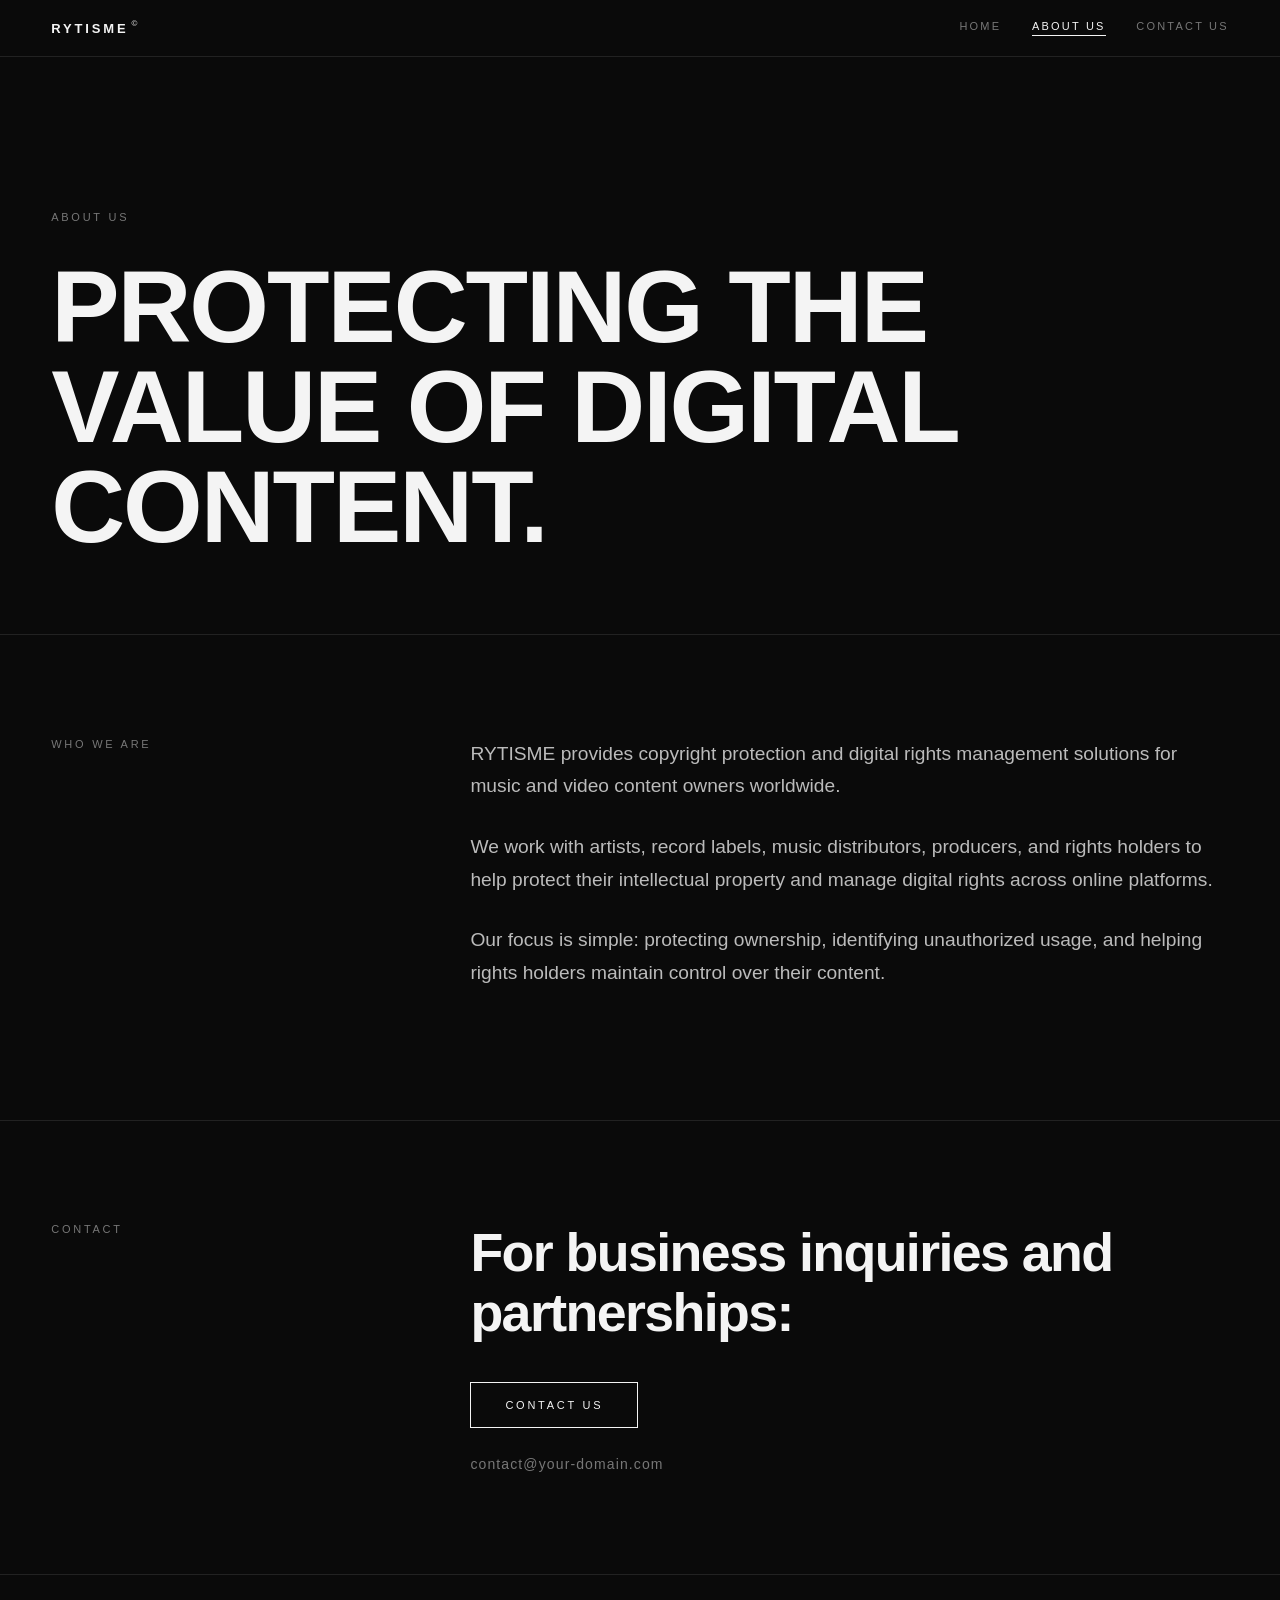
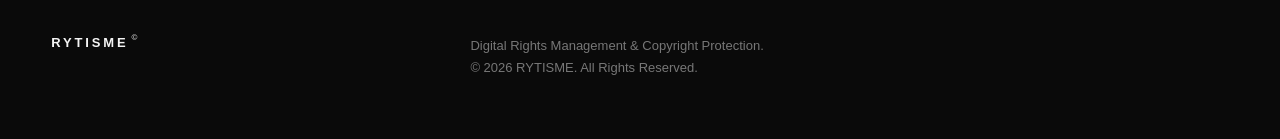
==== about.html @ c1d0b951 "Add files via upload" ====
<!DOCTYPE html>
<html lang="en"><head><meta charset="utf-8"><meta name="viewport" content="width=device-width,initial-scale=1"><title>About Us — RYTISME</title><link rel="stylesheet" href="style.css"></head><body>
<header><a class="logo" href="index.html">RYTISME<sup>&copy;</sup></a><nav><a href="index.html">HOME</a><a class="on" href="about.html">ABOUT US</a><a href="#contact">CONTACT US</a></nav></header>
<main><section class="page-h"><p class="label">ABOUT US</p><h1>Protecting the value of digital content.</h1></section>
<section class="two"><p class="label">WHO WE ARE</p><div class="text-block">
<p>RYTISME provides copyright protection and digital rights management solutions for music and video content owners worldwide.</p>
<p>We work with artists, record labels, music distributors, producers, and rights holders to help protect their intellectual property and manage digital rights across online platforms.</p>
<p>Our focus is simple: protecting ownership, identifying unauthorized usage, and helping rights holders maintain control over their content.</p></div></section>
<section class="two contact" id="contact"><p class="label">CONTACT</p><div><p class="big">For business inquiries and partnerships:</p>
<a class="btn" href="mailto:contact@your-domain.com">CONTACT US</a><a class="mail" href="mailto:contact@your-domain.com">contact@your-domain.com</a></div></section></main>
<footer><div><a class="logo" href="index.html">RYTISME<sup>&copy;</sup></a></div><p>Digital Rights Management &amp; Copyright Protection.<br>&copy; 2026 RYTISME. All Rights Reserved.</p></footer></body></html>
---- style.css ----
:root{--bg:#0a0a0a;--fg:#f4f4f4;--mute:#777;--line:#222;--pad:clamp(20px,4vw,100px)}
*{box-sizing:border-box;margin:0;padding:0}
html{scroll-behavior:smooth}
body{background:var(--bg);color:var(--fg);font-family:Helvetica,Arial,sans-serif;-webkit-font-smoothing:antialiased}
a{color:inherit;text-decoration:none}
a:focus-visible{outline:1px solid var(--fg);outline-offset:4px}
header{display:flex;justify-content:space-between;align-items:center;padding:20px var(--pad);border-bottom:1px solid var(--line)}
.logo{font-family:"Arial Black",Arial,sans-serif;font-weight:900;font-size:13px;letter-spacing:.22em}
.logo sup{font-size:8px;font-weight:400;letter-spacing:0;margin-left:3px;vertical-align:top;position:relative;top:-2px}
nav{display:flex;gap:clamp(16px,2.4vw,40px)}
nav a{font-size:11px;letter-spacing:.2em;color:var(--mute);padding-bottom:3px;border-bottom:1px solid transparent;transition:color .2s}
nav a:hover,nav a.on{color:var(--fg)}
nav a.on{border-color:var(--fg)}
.label{font-size:11px;letter-spacing:.25em;color:var(--mute)}
.hero{padding:clamp(80px,13vw,170px) var(--pad) clamp(80px,9vw,140px);border-bottom:1px solid var(--line)}
h1{font-family:"Arial Black",Impact,Arial,sans-serif;font-weight:900;text-transform:uppercase;line-height:.98;letter-spacing:-.02em;font-size:clamp(40px,9.6vw,170px);margin:34px 0 36px}
h1 .o{color:transparent;-webkit-text-stroke:2px var(--fg)}
.sub{max-width:520px;font-size:16px;line-height:1.6;color:#bbb;margin-bottom:36px}
.btn{display:inline-block;border:1px solid var(--fg);padding:16px 34px;font-size:11px;letter-spacing:.25em;transition:background .2s,color .2s}
.btn:hover{background:var(--fg);color:var(--bg)}
.about{display:grid;grid-template-columns:1fr 2fr;gap:40px;padding:clamp(70px,9vw,140px) var(--pad)}
.big{font-weight:700;letter-spacing:-.03em;line-height:1.1;font-size:clamp(28px,4.2vw,64px)}
.about p.txt{margin-top:36px;max-width:680px;font-size:17px;line-height:1.7;color:#bbb}
.list{padding:0 var(--pad);border-top:1px solid var(--line)}
.row{display:grid;grid-template-columns:90px 1fr;align-items:center;padding:clamp(26px,3.4vw,42px) 0;border-bottom:1px solid var(--line)}
.row span{font-size:11px;letter-spacing:.25em;color:var(--mute)}
.row h3{font-weight:700;letter-spacing:-.03em;font-size:clamp(28px,4vw,56px)}
.text-block p{max-width:760px;font-size:clamp(17px,1.5vw,21px);line-height:1.7;color:#bbb;margin-bottom:28px}
.page-h{padding:clamp(80px,12vw,160px) var(--pad) clamp(50px,6vw,90px)}
.page-h h1{font-size:clamp(36px,8vw,140px);margin-bottom:0}
.two{display:grid;grid-template-columns:1fr 2fr;gap:40px;padding:clamp(60px,8vw,120px) var(--pad);border-top:1px solid var(--line)}
.contact p.big{margin-bottom:40px}
.mail{display:block;margin-top:28px;font-size:14px;letter-spacing:.08em;color:var(--mute)}
.mail:hover{color:var(--fg)}
footer{display:grid;grid-template-columns:1fr 2fr;gap:40px;padding:60px var(--pad);border-top:1px solid var(--line)}
footer .logo{display:block;margin-bottom:12px}
footer p{font-size:13px;line-height:1.7;color:var(--mute)}
@media(max-width:760px){.about,.two,footer{grid-template-columns:1fr;gap:24px}.row{grid-template-columns:50px 1fr}h1 .o{-webkit-text-stroke:1.2px var(--fg)}}
@media(prefers-reduced-motion:reduce){*{transition:none!important;scroll-behavior:auto!important}}
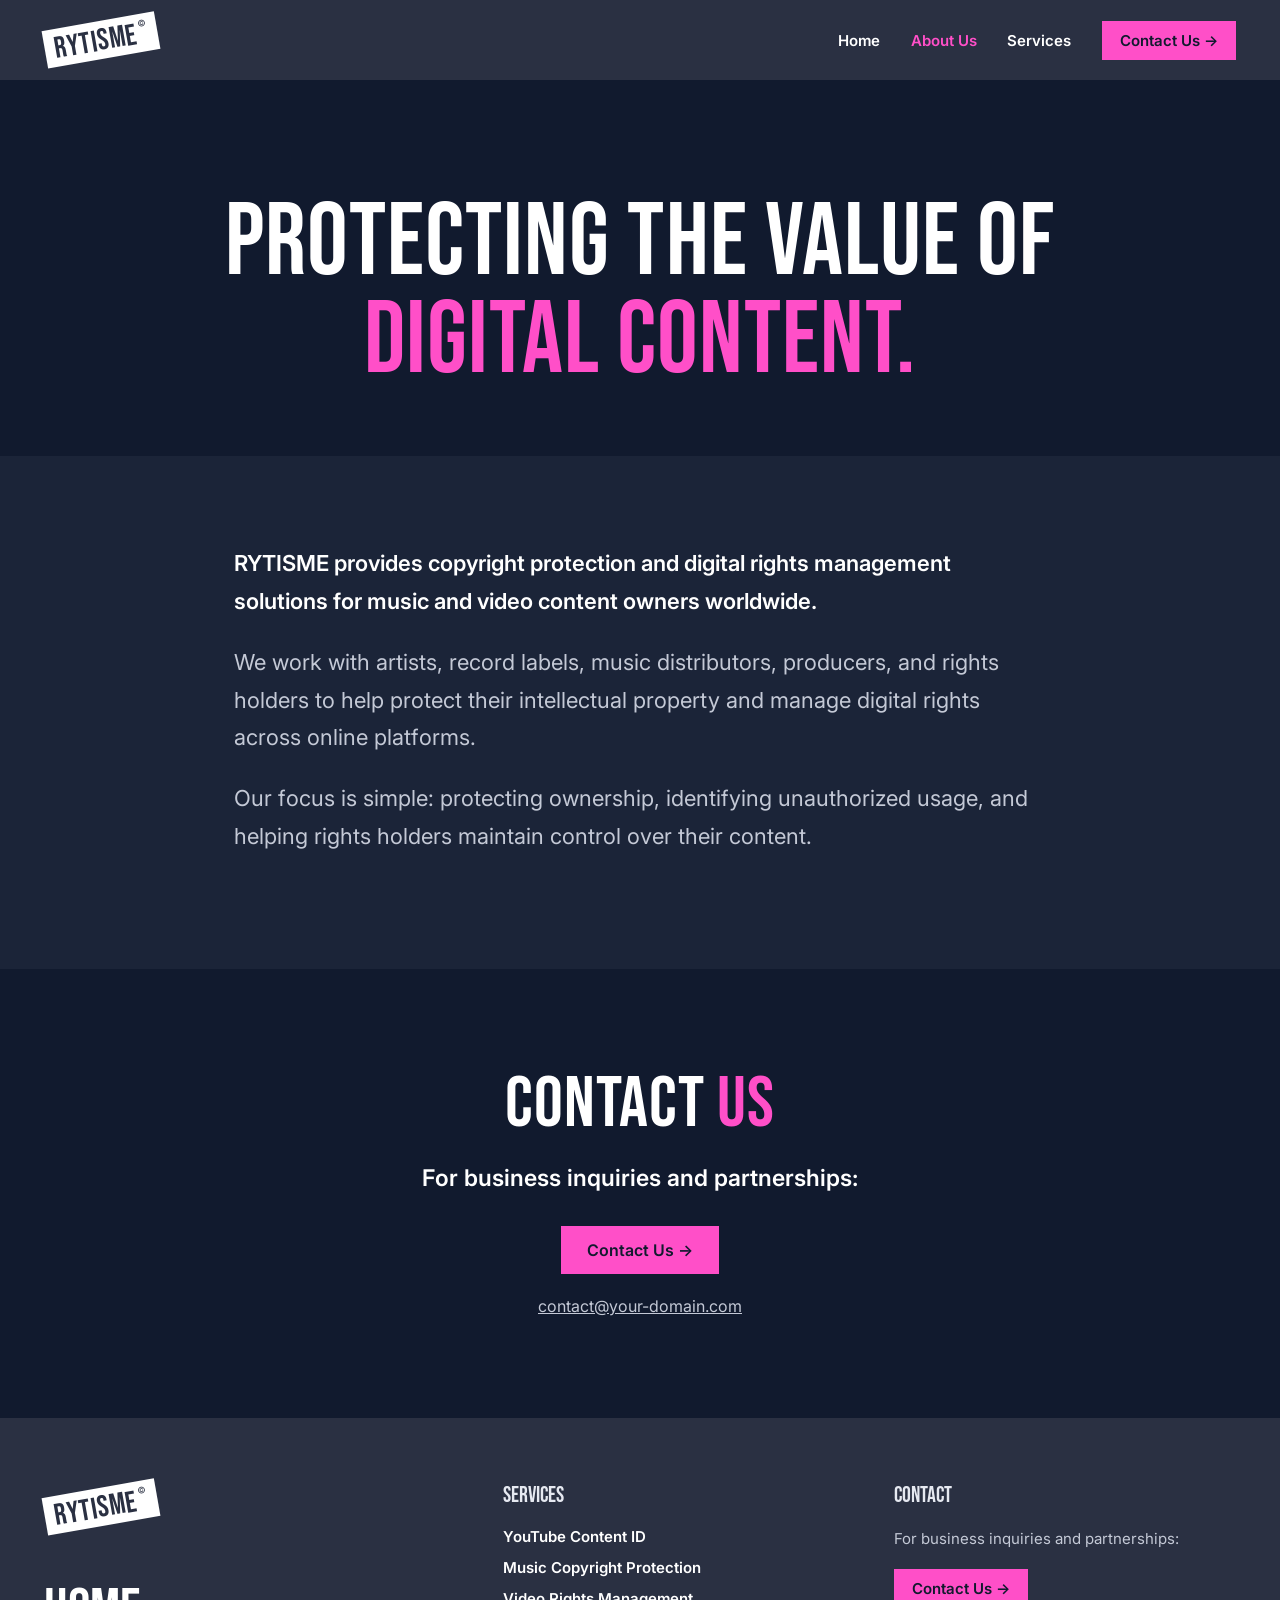
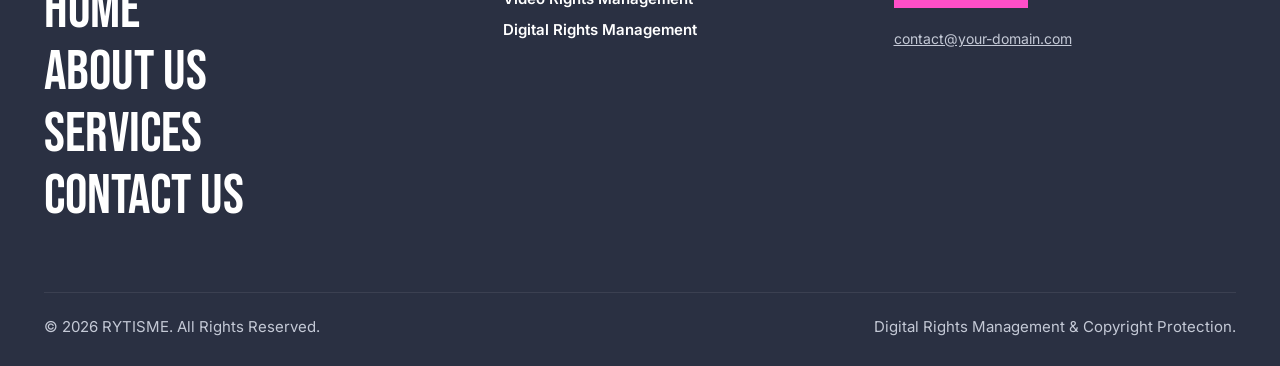
==== commit 9da068b8: "Add files via upload" ====
--- a/about.html
+++ b/about.html
@@ -1,11 +1,73 @@
 <!DOCTYPE html>
-<html lang="en"><head><meta charset="utf-8"><meta name="viewport" content="width=device-width,initial-scale=1"><title>About Us — RYTISME</title><link rel="stylesheet" href="style.css"></head><body>
-<header><a class="logo" href="index.html">RYTISME<sup>&copy;</sup></a><nav><a href="index.html">HOME</a><a class="on" href="about.html">ABOUT US</a><a href="#contact">CONTACT US</a></nav></header>
-<main><section class="page-h"><p class="label">ABOUT US</p><h1>Protecting the value of digital content.</h1></section>
-<section class="two"><p class="label">WHO WE ARE</p><div class="text-block">
-<p>RYTISME provides copyright protection and digital rights management solutions for music and video content owners worldwide.</p>
+<html lang="en"><head><meta charset="utf-8"><meta name="viewport" content="width=device-width,initial-scale=1"><title>Rytisme</title><link rel="icon" href="favicon.svg" type="image/svg+xml"><link rel="preconnect" href="https://fonts.googleapis.com"><link rel="preconnect" href="https://fonts.gstatic.com" crossorigin><link rel="stylesheet" href="https://fonts.googleapis.com/css2?family=Bebas+Neue&amp;family=Inter:wght@400;500;600;700&amp;display=swap"><style>
+:root{--bar:#2a3042;--bg:#111a2e;--bg2:#1b2438;--card:#2a3042;--pink:#ff4fc8;--teal:#12cdb8;--mute:#c4c9d6;--disp:"Bebas Neue",Impact,"Arial Narrow",sans-serif}
+*{box-sizing:border-box;margin:0;padding:0}
+body{background:var(--bg);color:#fff;font-family:Inter,Helvetica,Arial,sans-serif;-webkit-font-smoothing:antialiased}
+a{color:inherit;text-decoration:none}a:focus-visible,summary:focus-visible{outline:2px solid var(--pink);outline-offset:3px}
+.in{max-width:1240px;margin:0 auto;padding:0 24px}
+header{background:var(--bar);position:sticky;top:0;z-index:5}
+header .in{display:flex;align-items:center;justify-content:space-between;height:80px}
+.logo{display:inline-block;background:#fff;color:var(--bar);font-family:var(--disp);font-size:30px;line-height:1;padding:5px 10px 3px;transform:rotate(-10deg);letter-spacing:.02em}
+.logo sup{font-family:Inter,Arial,sans-serif;font-size:9px;vertical-align:top;margin-left:2px}
+nav{display:flex;align-items:center;gap:clamp(16px,2.4vw,32px);font-size:15px;font-weight:600}
+nav a:hover,nav a.on{color:var(--pink)}
+.btn{display:inline-flex;align-items:center;gap:8px;background:var(--pink);color:#111a2e;font-weight:600;font-size:16px;padding:14px 26px;border:0;transition:filter .2s}
+.btn:hover{filter:brightness(1.1)}.btn.sm{padding:10px 18px;font-size:15px}.btn.teal{background:var(--teal)}
+.pink{color:var(--pink)}
+h1,h2{font-family:var(--disp);font-weight:400;text-transform:uppercase;line-height:.96;letter-spacing:.01em}
+h1{font-size:clamp(56px,7.4vw,112px)}h2{font-size:clamp(44px,5.6vw,84px)}
+.hero{padding:clamp(56px,8vw,110px) 0}
+.hero .in{display:grid;grid-template-columns:1.1fr .9fr;gap:48px;align-items:center}
+.hero h1{margin-bottom:34px}
+.hero .bold{font-size:24px;font-weight:700;margin-bottom:22px}
+.hero p.d{font-size:19px;line-height:1.65;color:var(--mute);max-width:560px;margin-bottom:38px}
+.circles{display:grid;grid-template-columns:repeat(3,1fr);gap:14px}
+.circles span{aspect-ratio:1;border-radius:50%;display:flex;align-items:center;justify-content:center;font-family:var(--disp);font-size:clamp(40px,5vw,76px);color:rgba(255,255,255,.9)}
+.circles span:nth-child(3n+2){transform:translateY(-6%)}.circles span:nth-child(3n+3){transform:translateY(3%)}
+.sec{padding:clamp(64px,8vw,110px) 0;background:var(--bg2);text-align:center}
+.sec .lead{font-size:clamp(18px,1.8vw,24px);font-weight:600;line-height:1.5;max-width:900px;margin:26px auto 0}
+.cards{display:grid;grid-template-columns:repeat(4,1fr);gap:24px;margin-top:64px;text-align:center}
+.card{background:var(--card);border-radius:8px;overflow:hidden;box-shadow:0 10px 30px rgba(0,0,0,.25)}
+.media{height:200px;display:flex;align-items:center;justify-content:center;font-family:var(--disp);font-size:96px;color:var(--pink);background:radial-gradient(circle at 50% 120%,#3a2a66,#151d33 70%)}
+.card .t{padding:28px 24px 34px}.card h3{font-size:22px;font-weight:600;margin-bottom:12px}.card p{font-size:16px;line-height:1.6;color:var(--mute)}
+.split{padding:clamp(64px,8vw,110px) 0;background:#18213a}
+.split .in{display:grid;grid-template-columns:1.1fr .9fr;gap:56px;align-items:center}
+.ico{display:flex;gap:14px;margin-bottom:26px}.ico i{width:48px;height:48px;border-radius:10px;display:flex;align-items:center;justify-content:center;font-style:normal;font-weight:700;color:#fff;font-size:18px}
+.split h2{margin-bottom:28px}.split .hl{font-size:22px;font-weight:700;line-height:1.4;margin-bottom:16px}.split p.d{color:var(--mute);line-height:1.7;font-size:17px;max-width:620px;margin-bottom:34px}
+.panel{border:2px solid var(--teal);border-radius:28px;padding:34px;background:linear-gradient(160deg,#1e6f73,#2a3042 55%,#4a2a5e);box-shadow:0 0 50px rgba(18,205,184,.4)}
+.panel div{background:#fff;color:#111a2e;border-radius:10px;padding:16px 18px;font-weight:600;margin-bottom:12px;display:flex;justify-content:space-between}
+.panel div:last-child{margin-bottom:0}.panel b{color:var(--pink)}
+.faq{padding:clamp(64px,8vw,110px) 0;background:var(--bg2);text-align:center}
+.box{max-width:860px;margin:48px auto 0;background:var(--card);border-radius:8px;text-align:left;box-shadow:0 10px 30px rgba(0,0,0,.25)}
+details{padding:0 32px}details+details{border-top:1px solid rgba(255,255,255,.06)}
+summary{list-style:none;cursor:pointer;padding:28px 0;font-weight:600;font-size:17px;display:flex;justify-content:space-between;gap:20px}
+summary::-webkit-details-marker{display:none}summary::after{content:"";width:9px;height:9px;border-right:2px solid #fff;border-bottom:2px solid #fff;transform:rotate(45deg);margin-top:4px;flex:none;transition:transform .2s}
+details[open] summary::after{transform:rotate(-135deg)}details p{padding:0 0 28px;color:var(--mute);line-height:1.7}
+.ph{padding:clamp(70px,9vw,130px) 0 clamp(40px,5vw,70px);text-align:center}
+.ph h1{font-size:clamp(52px,8vw,124px)}
+.stmt{padding:clamp(56px,7vw,90px) 0;background:var(--bg2)}.stmt .in{max-width:860px}
+.stmt p{font-size:clamp(18px,1.8vw,22px);line-height:1.7;color:var(--mute);margin-bottom:24px}.stmt p:first-of-type{color:#fff;font-weight:600}
+.ct{padding:clamp(64px,8vw,110px) 0;text-align:center}.ct p{font-size:clamp(18px,1.8vw,24px);font-weight:600;margin:24px 0 34px}
+.mail{display:block;margin-top:22px;color:var(--mute);text-decoration:underline}
+footer{background:var(--bar);padding:64px 0 0}
+.fg{display:grid;grid-template-columns:1.2fr 1fr 1fr;gap:48px;padding-bottom:64px}
+.fl{display:inline-block;margin:6px 0 54px}.fg ul{list-style:none}
+.big a{display:block;font-family:var(--disp);font-size:clamp(40px,4.4vw,60px);line-height:1.1;text-transform:uppercase}.big a:hover{color:var(--pink)}
+.fg h4{font-family:var(--disp);font-weight:400;font-size:22px;margin-bottom:18px;color:#e6e9f1}
+.fg li{margin-bottom:12px;font-weight:600;font-size:15px}.fg li a:hover{color:var(--pink)}
+.fg p{color:var(--mute);line-height:1.6;font-size:15px;margin-bottom:18px}
+.fb{border-top:1px solid rgba(255,255,255,.08);padding:24px 0 30px;display:flex;justify-content:space-between;gap:20px;flex-wrap:wrap;color:var(--mute);font-size:15px}
+@media(max-width:900px){.hero .in,.split .in{grid-template-columns:1fr}.cards{grid-template-columns:repeat(2,1fr)}.fg{grid-template-columns:1fr}nav a.h{display:none}}
+@media(max-width:560px){.cards{grid-template-columns:1fr}nav{gap:14px;font-size:14px}.circles{gap:8px}}
+@media(prefers-reduced-motion:reduce){*{transition:none!important}}
+</style></head><body><header><div class="in"><a class="logo" href="index.html">RYTISME<sup>&copy;</sup></a><nav><a class="h" href="index.html">Home</a><a class="h on" href="about.html">About Us</a><a class="h" href="index.html#services">Services</a><a class="btn sm" href="about.html#contact">Contact Us &rarr;</a></nav></div></header><main>
+<section class="ph"><div class="in"><h1>Protecting the value of<br><span class="pink">digital content.</span></h1></div></section>
+<section class="stmt"><div class="in"><p>RYTISME provides copyright protection and digital rights management solutions for music and video content owners worldwide.</p>
 <p>We work with artists, record labels, music distributors, producers, and rights holders to help protect their intellectual property and manage digital rights across online platforms.</p>
 <p>Our focus is simple: protecting ownership, identifying unauthorized usage, and helping rights holders maintain control over their content.</p></div></section>
-<section class="two contact" id="contact"><p class="label">CONTACT</p><div><p class="big">For business inquiries and partnerships:</p>
-<a class="btn" href="mailto:contact@your-domain.com">CONTACT US</a><a class="mail" href="mailto:contact@your-domain.com">contact@your-domain.com</a></div></section></main>
-<footer><div><a class="logo" href="index.html">RYTISME<sup>&copy;</sup></a></div><p>Digital Rights Management &amp; Copyright Protection.<br>&copy; 2026 RYTISME. All Rights Reserved.</p></footer></body></html>+<section class="ct" id="contact"><div class="in"><h2>Contact <span class="pink">Us</span></h2><p>For business inquiries and partnerships:</p>
+<a class="btn" href="mailto:contact@your-domain.com">Contact Us &rarr;</a><a class="mail" href="mailto:contact@your-domain.com">contact@your-domain.com</a></div></section>
+</main><footer><div class="in"><div class="fg"><div><a class="logo fl" href="index.html">RYTISME<sup>&copy;</sup></a><div class="big"><a href="index.html">Home</a><a href="about.html">About Us</a><a href="index.html#services">Services</a><a href="about.html#contact">Contact Us</a></div></div>
+<div><h4>SERVICES</h4><ul><li><a href="index.html#services">YouTube Content ID</a></li><li><a href="index.html#services">Music Copyright Protection</a></li><li><a href="index.html#services">Video Rights Management</a></li><li><a href="index.html#services">Digital Rights Management</a></li></ul></div>
+<div><h4>CONTACT</h4><p>For business inquiries and partnerships:</p><a class="btn sm" href="mailto:contact@your-domain.com">Contact Us &rarr;</a><a class="mail" href="mailto:contact@your-domain.com" style="font-size:14px">contact@your-domain.com</a></div></div>
+<div class="fb"><span>&copy; 2026 RYTISME. All Rights Reserved.</span><span>Digital Rights Management &amp; Copyright Protection.</span></div></div></footer></body></html>
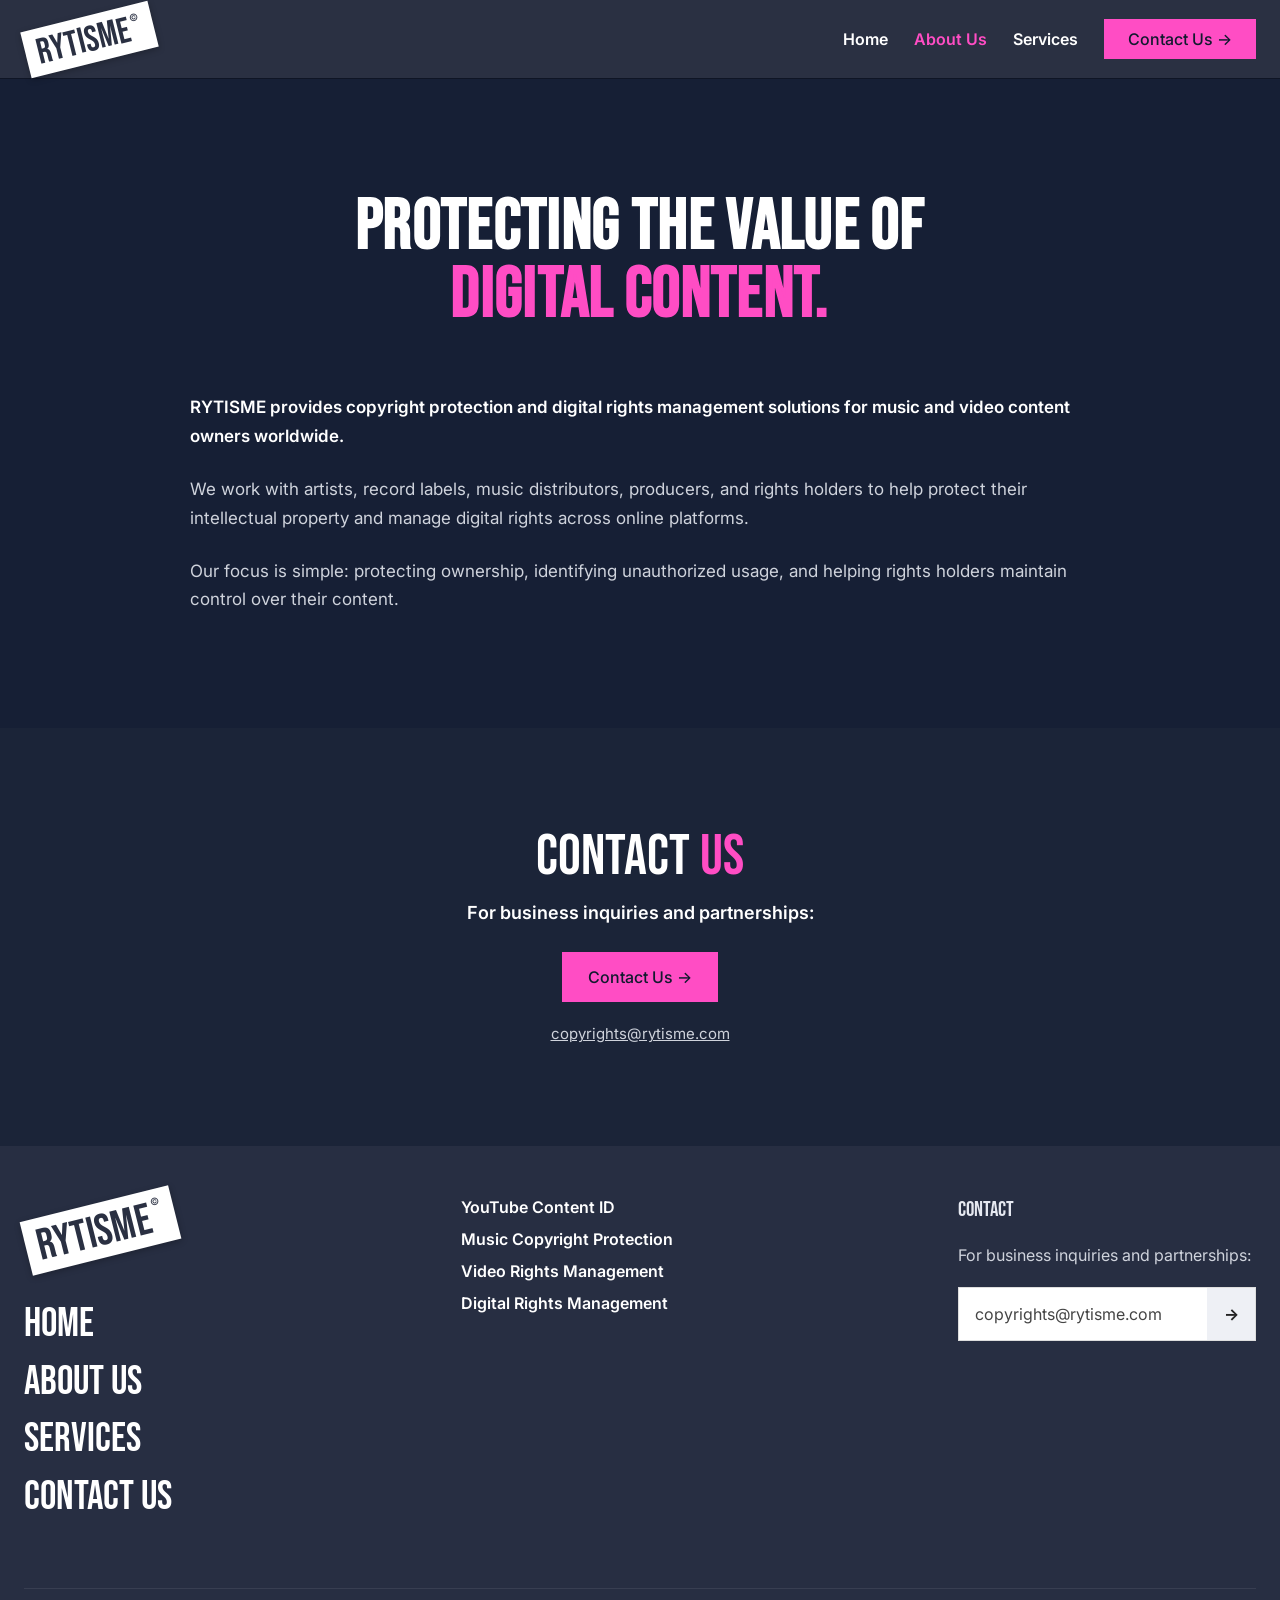
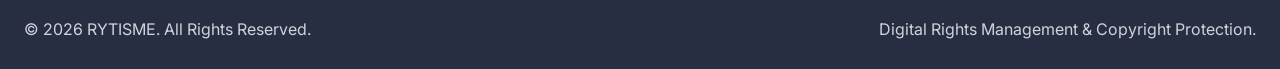
==== commit 4f756bf2: "Add files via upload" ====
--- a/about.html
+++ b/about.html
@@ -1,73 +1,108 @@
 <!DOCTYPE html>
 <html lang="en"><head><meta charset="utf-8"><meta name="viewport" content="width=device-width,initial-scale=1"><title>Rytisme</title><link rel="icon" href="favicon.svg" type="image/svg+xml"><link rel="preconnect" href="https://fonts.googleapis.com"><link rel="preconnect" href="https://fonts.gstatic.com" crossorigin><link rel="stylesheet" href="https://fonts.googleapis.com/css2?family=Bebas+Neue&amp;family=Inter:wght@400;500;600;700&amp;display=swap"><style>
-:root{--bar:#2a3042;--bg:#111a2e;--bg2:#1b2438;--card:#2a3042;--pink:#ff4fc8;--teal:#12cdb8;--mute:#c4c9d6;--disp:"Bebas Neue",Impact,"Arial Narrow",sans-serif}
+:root{--bar:#2a3042;--bg:#111a2e;--bg2:#1b2438;--card:#2a3042;--pink:#ff4dc4;--teal:#12c9b4;--mute:#cfd3dc;--disp:"Bebas Neue",Impact,"Arial Narrow",sans-serif}
 *{box-sizing:border-box;margin:0;padding:0}
-body{background:var(--bg);color:#fff;font-family:Inter,Helvetica,Arial,sans-serif;-webkit-font-smoothing:antialiased}
+body{background:var(--bg);color:#fff;font-family:Inter,Helvetica,Arial,sans-serif;-webkit-font-smoothing:antialiased;overflow-x:hidden}
 a{color:inherit;text-decoration:none}a:focus-visible,summary:focus-visible{outline:2px solid var(--pink);outline-offset:3px}
-.in{max-width:1240px;margin:0 auto;padding:0 24px}
-header{background:var(--bar);position:sticky;top:0;z-index:5}
-header .in{display:flex;align-items:center;justify-content:space-between;height:80px}
-.logo{display:inline-block;background:#fff;color:var(--bar);font-family:var(--disp);font-size:30px;line-height:1;padding:5px 10px 3px;transform:rotate(-10deg);letter-spacing:.02em}
-.logo sup{font-family:Inter,Arial,sans-serif;font-size:9px;vertical-align:top;margin-left:2px}
-nav{display:flex;align-items:center;gap:clamp(16px,2.4vw,32px);font-size:15px;font-weight:600}
-nav a:hover,nav a.on{color:var(--pink)}
-.btn{display:inline-flex;align-items:center;gap:8px;background:var(--pink);color:#111a2e;font-weight:600;font-size:16px;padding:14px 26px;border:0;transition:filter .2s}
-.btn:hover{filter:brightness(1.1)}.btn.sm{padding:10px 18px;font-size:15px}.btn.teal{background:var(--teal)}
+.in{container-type:inline-size;width:min(1672px,100% - 48px);margin:0 auto}
+.in2{container-type:inline-size;width:min(1757px,100% - 48px);margin:0 auto}
+.wide{container-type:inline-size;width:min(2417px,100% - 32px);margin:0 auto}
+header{background:var(--bar);position:sticky;top:0;z-index:5;height:78px;box-shadow:0 1px 0 rgba(0,0,0,.3)}
+header .in{display:flex;align-items:center;justify-content:space-between;height:100%}
+.logo{display:inline-block;background:#fff;color:var(--bar);font-family:var(--disp);font-size:36px;line-height:1;padding:7px 12px 4px;transform:rotate(-14deg);letter-spacing:.01em;box-shadow:0 2px 6px rgba(0,0,0,.25)}
+.logo sup{font-family:Inter,Arial,sans-serif;font-size:10px;vertical-align:top;margin-left:2px}
+nav{display:flex;align-items:center;gap:26px;font-size:16px;font-weight:600}
+nav a.l:hover,nav a.on{color:var(--pink)}
+.btn{display:inline-flex;align-items:center;gap:8px;background:var(--pink);color:#111a2e;font-weight:500;font-size:16px;height:50px;padding:0 26px;transition:filter .2s}
+.btn:hover{filter:brightness(1.1)}.btn.sm{height:40px;padding:0 24px}.btn.teal{background:var(--teal)}
 .pink{color:var(--pink)}
-h1,h2{font-family:var(--disp);font-weight:400;text-transform:uppercase;line-height:.96;letter-spacing:.01em}
-h1{font-size:clamp(56px,7.4vw,112px)}h2{font-size:clamp(44px,5.6vw,84px)}
-.hero{padding:clamp(56px,8vw,110px) 0}
-.hero .in{display:grid;grid-template-columns:1.1fr .9fr;gap:48px;align-items:center}
-.hero h1{margin-bottom:34px}
-.hero .bold{font-size:24px;font-weight:700;margin-bottom:22px}
-.hero p.d{font-size:19px;line-height:1.65;color:var(--mute);max-width:560px;margin-bottom:38px}
-.circles{display:grid;grid-template-columns:repeat(3,1fr);gap:14px}
-.circles span{aspect-ratio:1;border-radius:50%;display:flex;align-items:center;justify-content:center;font-family:var(--disp);font-size:clamp(40px,5vw,76px);color:rgba(255,255,255,.9)}
-.circles span:nth-child(3n+2){transform:translateY(-6%)}.circles span:nth-child(3n+3){transform:translateY(3%)}
-.sec{padding:clamp(64px,8vw,110px) 0;background:var(--bg2);text-align:center}
-.sec .lead{font-size:clamp(18px,1.8vw,24px);font-weight:600;line-height:1.5;max-width:900px;margin:26px auto 0}
-.cards{display:grid;grid-template-columns:repeat(4,1fr);gap:24px;margin-top:64px;text-align:center}
-.card{background:var(--card);border-radius:8px;overflow:hidden;box-shadow:0 10px 30px rgba(0,0,0,.25)}
-.media{height:200px;display:flex;align-items:center;justify-content:center;font-family:var(--disp);font-size:96px;color:var(--pink);background:radial-gradient(circle at 50% 120%,#3a2a66,#151d33 70%)}
-.card .t{padding:28px 24px 34px}.card h3{font-size:22px;font-weight:600;margin-bottom:12px}.card p{font-size:16px;line-height:1.6;color:var(--mute)}
-.split{padding:clamp(64px,8vw,110px) 0;background:#18213a}
-.split .in{display:grid;grid-template-columns:1.1fr .9fr;gap:56px;align-items:center}
-.ico{display:flex;gap:14px;margin-bottom:26px}.ico i{width:48px;height:48px;border-radius:10px;display:flex;align-items:center;justify-content:center;font-style:normal;font-weight:700;color:#fff;font-size:18px}
-.split h2{margin-bottom:28px}.split .hl{font-size:22px;font-weight:700;line-height:1.4;margin-bottom:16px}.split p.d{color:var(--mute);line-height:1.7;font-size:17px;max-width:620px;margin-bottom:34px}
-.panel{border:2px solid var(--teal);border-radius:28px;padding:34px;background:linear-gradient(160deg,#1e6f73,#2a3042 55%,#4a2a5e);box-shadow:0 0 50px rgba(18,205,184,.4)}
-.panel div{background:#fff;color:#111a2e;border-radius:10px;padding:16px 18px;font-weight:600;margin-bottom:12px;display:flex;justify-content:space-between}
-.panel div:last-child{margin-bottom:0}.panel b{color:var(--pink)}
-.faq{padding:clamp(64px,8vw,110px) 0;background:var(--bg2);text-align:center}
-.box{max-width:860px;margin:48px auto 0;background:var(--card);border-radius:8px;text-align:left;box-shadow:0 10px 30px rgba(0,0,0,.25)}
-details{padding:0 32px}details+details{border-top:1px solid rgba(255,255,255,.06)}
-summary{list-style:none;cursor:pointer;padding:28px 0;font-weight:600;font-size:17px;display:flex;justify-content:space-between;gap:20px}
-summary::-webkit-details-marker{display:none}summary::after{content:"";width:9px;height:9px;border-right:2px solid #fff;border-bottom:2px solid #fff;transform:rotate(45deg);margin-top:4px;flex:none;transition:transform .2s}
-details[open] summary::after{transform:rotate(-135deg)}details p{padding:0 0 28px;color:var(--mute);line-height:1.7}
-.ph{padding:clamp(70px,9vw,130px) 0 clamp(40px,5vw,70px);text-align:center}
-.ph h1{font-size:clamp(52px,8vw,124px)}
-.stmt{padding:clamp(56px,7vw,90px) 0;background:var(--bg2)}.stmt .in{max-width:860px}
-.stmt p{font-size:clamp(18px,1.8vw,22px);line-height:1.7;color:var(--mute);margin-bottom:24px}.stmt p:first-of-type{color:#fff;font-weight:600}
-.ct{padding:clamp(64px,8vw,110px) 0;text-align:center}.ct p{font-size:clamp(18px,1.8vw,24px);font-weight:600;margin:24px 0 34px}
-.mail{display:block;margin-top:22px;color:var(--mute);text-decoration:underline}
-footer{background:var(--bar);padding:64px 0 0}
-.fg{display:grid;grid-template-columns:1.2fr 1fr 1fr;gap:48px;padding-bottom:64px}
-.fl{display:inline-block;margin:6px 0 54px}.fg ul{list-style:none}
-.big a{display:block;font-family:var(--disp);font-size:clamp(40px,4.4vw,60px);line-height:1.1;text-transform:uppercase}.big a:hover{color:var(--pink)}
-.fg h4{font-family:var(--disp);font-weight:400;font-size:22px;margin-bottom:18px;color:#e6e9f1}
-.fg li{margin-bottom:12px;font-weight:600;font-size:15px}.fg li a:hover{color:var(--pink)}
-.fg p{color:var(--mute);line-height:1.6;font-size:15px;margin-bottom:18px}
-.fb{border-top:1px solid rgba(255,255,255,.08);padding:24px 0 30px;display:flex;justify-content:space-between;gap:20px;flex-wrap:wrap;color:var(--mute);font-size:15px}
-@media(max-width:900px){.hero .in,.split .in{grid-template-columns:1fr}.cards{grid-template-columns:repeat(2,1fr)}.fg{grid-template-columns:1fr}nav a.h{display:none}}
-@media(max-width:560px){.cards{grid-template-columns:1fr}nav{gap:14px;font-size:14px}.circles{gap:8px}}
+h1,h2{font-family:var(--disp);font-weight:400;text-transform:uppercase;line-height:.96;letter-spacing:.005em}
+h1{font-size:max(46px,5.74cqw);-webkit-text-stroke:.03em currentColor}
+h2{font-size:max(40px,4.6cqw)}
+.hero{overflow:hidden;background:var(--bg)}
+.hero .in{display:grid;grid-template-columns:1fr 1fr;gap:4.2cqw;align-items:center}
+.hero h1{margin-bottom:.6em;font-size:max(46px,5.74cqw)}
+.sub{font-size:max(18px,1.44cqw);font-weight:700;margin-bottom:.9em}
+.d{font-size:max(16px,1.26cqw);line-height:1.43;color:var(--mute)}
+.hero .d{max-width:34em;margin-bottom:2.2em}
+.circles{display:grid;grid-template-columns:repeat(3,1fr);gap:16px;margin-top:-90px;padding-bottom:16px}
+.circles span{aspect-ratio:1;border-radius:50%;display:flex;align-items:center;justify-content:center;font-family:var(--disp);font-size:7cqw;color:rgba(255,255,255,.92);box-shadow:inset 0 0 0 1px rgba(255,255,255,.06)}
+.circles span:nth-child(3n+2){transform:translateY(17%)}.circles span:nth-child(3n+3){transform:translateY(-5%)}
+.s1{background:#161f35;padding:clamp(70px,8vw,140px) 0 clamp(70px,8vw,130px);text-align:center}
+.s1 h2{font-size:max(40px,3.2cqw)}
+.lead{font-size:clamp(17px,1.4cqw,24px);font-weight:600;line-height:1.3;max-width:34em;margin:1em auto 0}
+.cards{display:grid;grid-template-columns:repeat(4,1fr);gap:1.4cqw;margin-top:clamp(40px,5cqw,90px)}
+.card{background:var(--card);border-radius:8px;overflow:hidden;box-shadow:0 10px 30px rgba(0,0,0,.3);text-align:center}
+.media{aspect-ratio:16/10;background:#f3f4f8;position:relative;overflow:hidden;padding:8% 6%}
+.media.dk{background:#141b30}.media.gr{background:#eceef4}
+.r{display:flex;align-items:center;gap:3%;margin-bottom:5.5%}.r i{display:block;height:9px;border-radius:5px;background:#d7dae3}
+.r i.p{background:#ff9bdc}.r b{width:8%;aspect-ratio:1;border-radius:50%;background:var(--pink)}.r b.g{background:#d7dae3}
+.chips{display:flex;flex-wrap:wrap;gap:6px;margin-bottom:6%}.chips i{display:block;height:22px;width:16%;border-radius:4px;background:#dfe2ea}
+.box2{background:#e3e6ee;border-radius:6px;padding:5%;margin-top:6%}.box2 i{display:block;height:9px;border-radius:5px;background:#c9ceda;margin-bottom:6px}.box2 i.gr{background:#6fcf97;width:40%}
+.ttl{width:55%;height:16px;border-radius:3px;background:var(--pink);margin-bottom:8%}
+.inp{background:#fff;border-radius:4px;height:26%;margin-bottom:6%;position:relative}.inp::after{content:"";position:absolute;left:0;bottom:0;height:4px;width:45%;background:#4ade80}
+.th{width:11%;aspect-ratio:1;border-radius:3px;background:#f5c542}.th.v{background:#7c3aed}
+.card .t{padding:clamp(20px,1.7cqw,40px) 20px clamp(26px,2.2cqw,48px)}
+.card h3{font-size:clamp(18px,1.08cqw,26px);font-weight:500;margin-bottom:.7em}.card p{font-size:clamp(14px,.7cqw,17px);line-height:1.45;color:var(--mute)}
+.s2{background:#1b2438;padding:clamp(70px,8vw,140px) 0}
+.s2 .g{display:grid;grid-template-columns:1.6fr 1fr;gap:6cqw;align-items:center}
+.ico{display:flex;gap:24px;margin-bottom:2.4cqw}.ico i{width:48px;height:48px;border-radius:10px;display:flex;align-items:center;justify-content:center;font-style:normal;font-weight:700;color:#fff;font-size:18px;box-shadow:0 4px 12px rgba(0,0,0,.4)}
+.s2 h2{font-size:max(38px,3.95cqw);margin-bottom:.6em}
+.hl{font-size:max(18px,1.5cqw);font-weight:700;line-height:1.2;margin-bottom:.7em;max-width:30em}
+.s2 .d{color:#fff;font-size:max(15px,1.05cqw);margin-bottom:2em;max-width:38em}
+.art{position:relative;width:100%;aspect-ratio:1.1;justify-self:end;max-width:560px}
+.art>*{position:absolute}
+.ab{left:6%;top:6%;width:68%;height:62%;border-radius:8% ;border:4px solid #1fc9b2;background:#2b3448;transform:rotate(-5deg);box-shadow:0 0 60px rgba(18,201,180,.55)}
+.ap{right:0;top:30%;width:38%;height:42%;border-radius:12%;background:linear-gradient(160deg,#c04be0,#6a1f9a);transform:rotate(16deg);box-shadow:0 0 40px rgba(180,80,220,.45)}
+.aq{left:8%;top:24%;width:22%;aspect-ratio:1;border-radius:14%;background:#0b1a6e;transform:rotate(-22deg);display:flex;align-items:center;justify-content:center;font-weight:800;font-size:30px;box-shadow:0 0 30px rgba(40,70,255,.5)}
+.ac{left:26%;top:2%;width:46%;height:55%;border-radius:12px;background:#fff;color:#111a2e;padding:4%;box-shadow:0 10px 30px rgba(0,0,0,.4);font-size:max(9px,.78cqw);font-weight:700;overflow:hidden}
+.ac .tabs{display:flex;gap:16%;border-bottom:3px solid var(--pink);padding-bottom:6px;margin-bottom:8px}.ac .tabs span:last-child{color:#888}
+.ac .se{background:#eef0f5;border-radius:4px;padding:6px 8px;margin-bottom:8px;display:flex;justify-content:space-between;color:#555;font-weight:500}.ac .se b{background:var(--pink);color:#fff;border-radius:3px;padding:0 6px}
+.ac .ro{display:flex;align-items:center;gap:8px;margin-bottom:7px}.ac .ro i{width:16px;height:16px;border-radius:3px;background:#f5c542}.ac .ro u{margin-left:auto;width:12px;height:12px;border-radius:50%;background:var(--pink)}
+.af{left:6%;bottom:6%;width:74%;height:42%;border-radius:36px;border:3px solid #22d3c0;background:linear-gradient(150deg,rgba(34,211,192,.75),rgba(74,90,140,.75) 55%,rgba(150,60,170,.8));box-shadow:0 0 60px rgba(18,201,180,.6),inset 0 0 40px rgba(255,255,255,.12);backdrop-filter:blur(6px)}
+.af::before{content:"";position:absolute;left:-3px;top:-3px;width:48%;height:22px;border-radius:30px 30px 0 0}
+.s3{background:#111a2e;padding:clamp(70px,8vw,150px) 0}
+.s3 .g{display:grid;grid-template-columns:1fr 1fr;gap:4cqw;align-items:center}
+.tc{position:relative;height:clamp(300px,30cqw,520px)}
+.tc>div{position:absolute;background:#fff;color:#111a2e;border-radius:12px;padding:18px 22px;box-shadow:0 14px 34px rgba(0,0,0,.45)}
+.tc .a{left:8%;top:4%;width:56%;transform:rotate(-8deg)}.tc .a h4,.tc .b h4{font-family:var(--disp);font-weight:400;font-size:max(24px,2.4cqw);line-height:1;display:flex;align-items:center;gap:10px}
+.tc .a h4::before{content:"";width:34px;height:34px;border-radius:50%;background:#8a93ab}
+.tc .a p,.tc .b p{color:#7b8296;font-size:max(12px,1.1cqw);margin-top:8px}
+.tc .b{left:30%;top:62%;width:58%;transform:rotate(4deg)}
+.tc svg{position:absolute;left:19%;top:36%;width:20%;transform:rotate(8deg)}
+.s3 h2{font-size:max(38px,3.95cqw);margin-bottom:.6em}
+.faq{background:linear-gradient(180deg,#1b2438,#161f33);padding:clamp(60px,7vw,120px) 0;text-align:center}
+.box{width:min(1433px,100%);margin:clamp(28px,3vw,56px) auto 0;background:var(--card);border-radius:8px;text-align:left;box-shadow:0 14px 40px rgba(0,0,0,.35)}
+.faq .w{width:min(1433px,100% - 32px);margin:0 auto}
+details{padding:0 32px}summary{list-style:none;cursor:pointer;padding:0;height:91px;font-weight:600;font-size:18px;display:flex;justify-content:space-between;align-items:center;gap:20px}
+summary::-webkit-details-marker{display:none}summary::after{content:"";width:9px;height:9px;border-right:2px solid #fff;border-bottom:2px solid #fff;transform:rotate(45deg);flex:none;margin-top:-4px;transition:transform .2s}
+details[open] summary::after{transform:rotate(-135deg);margin-top:4px}details p{padding:0 0 30px;color:var(--mute);line-height:1.7}
+.ph{background:#161f35;padding:clamp(70px,9vw,150px) 0 clamp(40px,5vw,80px);text-align:center}
+.ph h1{font-size:max(44px,5.74cqw)}
+.stmt{background:#161f35;padding:0 0 clamp(60px,7vw,110px)}.stmt .in{max-width:900px}
+.stmt p{font-size:clamp(17px,1.4cqw,22px);line-height:1.7;color:var(--mute);margin-bottom:24px}.stmt p:first-child{color:#fff;font-weight:600}
+.ct{background:#1b2438;padding:clamp(70px,8vw,140px) 0;text-align:center}.ct h2{font-size:max(40px,4.6cqw)}.ct p{font-size:clamp(18px,1.4cqw,24px);font-weight:600;margin:1em 0 1.6em}
+.mail{display:block;margin-top:22px;color:var(--mute);text-decoration:underline;font-size:15px}
+footer{background:#272e42;padding:clamp(48px,4cqw,80px) 0 0}
+.fg{display:grid;grid-template-columns:1.3fr 1.5fr 1fr;gap:4cqw;padding-bottom:clamp(48px,5cqw,100px)}
+.fl{display:inline-block;margin:6px 0 clamp(30px,3cqw,60px);font-size:44px}
+.big a{display:block;font-family:var(--disp);font-size:max(36px,3.35cqw);line-height:1.4;text-transform:uppercase}.big a:hover{color:var(--pink)}
+.fg h4{font-family:var(--disp);font-weight:400;font-size:max(20px,1.7cqw);margin-bottom:1em;color:#e6e9f1;text-transform:uppercase}
+.fg ul{list-style:none}.fg li{margin-bottom:12px;font-weight:600;font-size:16px}.fg li a:hover{color:var(--pink)}
+.fg p{color:var(--mute);line-height:1.5;font-size:16px;margin-bottom:20px}
+.nl{display:flex;background:#fff;color:#444;height:54px;border:1px solid #ddd}.nl span{flex:1;padding:0 16px;display:flex;align-items:center;font-size:16px}.nl b{width:48px;display:flex;align-items:center;justify-content:center;background:#eef0f5;color:#222}
+.fb{border-top:1px solid rgba(255,255,255,.08);padding:30px 0;display:flex;justify-content:space-between;gap:20px;flex-wrap:wrap;color:var(--mute);font-size:16px}
+@media(max-width:900px){.hero .in,.s2 .g,.s3 .g{grid-template-columns:1fr}.cards{grid-template-columns:repeat(2,1fr)}.fg{grid-template-columns:1fr}nav a.l{display:none}.circles{margin-top:0}.art{margin:30px auto 0}.tc{margin-bottom:20px}}
+@media(max-width:560px){.cards{grid-template-columns:1fr}.circles{gap:8px}}
 @media(prefers-reduced-motion:reduce){*{transition:none!important}}
-</style></head><body><header><div class="in"><a class="logo" href="index.html">RYTISME<sup>&copy;</sup></a><nav><a class="h" href="index.html">Home</a><a class="h on" href="about.html">About Us</a><a class="h" href="index.html#services">Services</a><a class="btn sm" href="about.html#contact">Contact Us &rarr;</a></nav></div></header><main>
+</style></head><body><header><div class="in"><a class="logo" href="index.html">RYTISME<sup>&copy;</sup></a><nav><a class="l" href="index.html">Home</a><a class="l on" href="about.html">About Us</a><a class="l" href="index.html#services">Services</a><a class="btn sm" href="about.html#contact">Contact Us &rarr;</a></nav></div></header><main>
 <section class="ph"><div class="in"><h1>Protecting the value of<br><span class="pink">digital content.</span></h1></div></section>
 <section class="stmt"><div class="in"><p>RYTISME provides copyright protection and digital rights management solutions for music and video content owners worldwide.</p>
 <p>We work with artists, record labels, music distributors, producers, and rights holders to help protect their intellectual property and manage digital rights across online platforms.</p>
 <p>Our focus is simple: protecting ownership, identifying unauthorized usage, and helping rights holders maintain control over their content.</p></div></section>
 <section class="ct" id="contact"><div class="in"><h2>Contact <span class="pink">Us</span></h2><p>For business inquiries and partnerships:</p>
-<a class="btn" href="mailto:contact@your-domain.com">Contact Us &rarr;</a><a class="mail" href="mailto:contact@your-domain.com">contact@your-domain.com</a></div></section>
+<a class="btn" href="mailto:copyrights@rytisme.com">Contact Us &rarr;</a><a class="mail" href="mailto:copyrights@rytisme.com">copyrights@rytisme.com</a></div></section>
 </main><footer><div class="in"><div class="fg"><div><a class="logo fl" href="index.html">RYTISME<sup>&copy;</sup></a><div class="big"><a href="index.html">Home</a><a href="about.html">About Us</a><a href="index.html#services">Services</a><a href="about.html#contact">Contact Us</a></div></div>
-<div><h4>SERVICES</h4><ul><li><a href="index.html#services">YouTube Content ID</a></li><li><a href="index.html#services">Music Copyright Protection</a></li><li><a href="index.html#services">Video Rights Management</a></li><li><a href="index.html#services">Digital Rights Management</a></li></ul></div>
-<div><h4>CONTACT</h4><p>For business inquiries and partnerships:</p><a class="btn sm" href="mailto:contact@your-domain.com">Contact Us &rarr;</a><a class="mail" href="mailto:contact@your-domain.com" style="font-size:14px">contact@your-domain.com</a></div></div>
+<div><ul><li><a href="index.html#services">YouTube Content ID</a></li><li><a href="index.html#services">Music Copyright Protection</a></li><li><a href="index.html#services">Video Rights Management</a></li><li><a href="index.html#services">Digital Rights Management</a></li></ul></div>
+<div><h4>Contact</h4><p>For business inquiries and partnerships:</p><a class="nl" href="mailto:copyrights@rytisme.com"><span>copyrights@rytisme.com</span><b>&rarr;</b></a></div></div>
 <div class="fb"><span>&copy; 2026 RYTISME. All Rights Reserved.</span><span>Digital Rights Management &amp; Copyright Protection.</span></div></div></footer></body></html>
